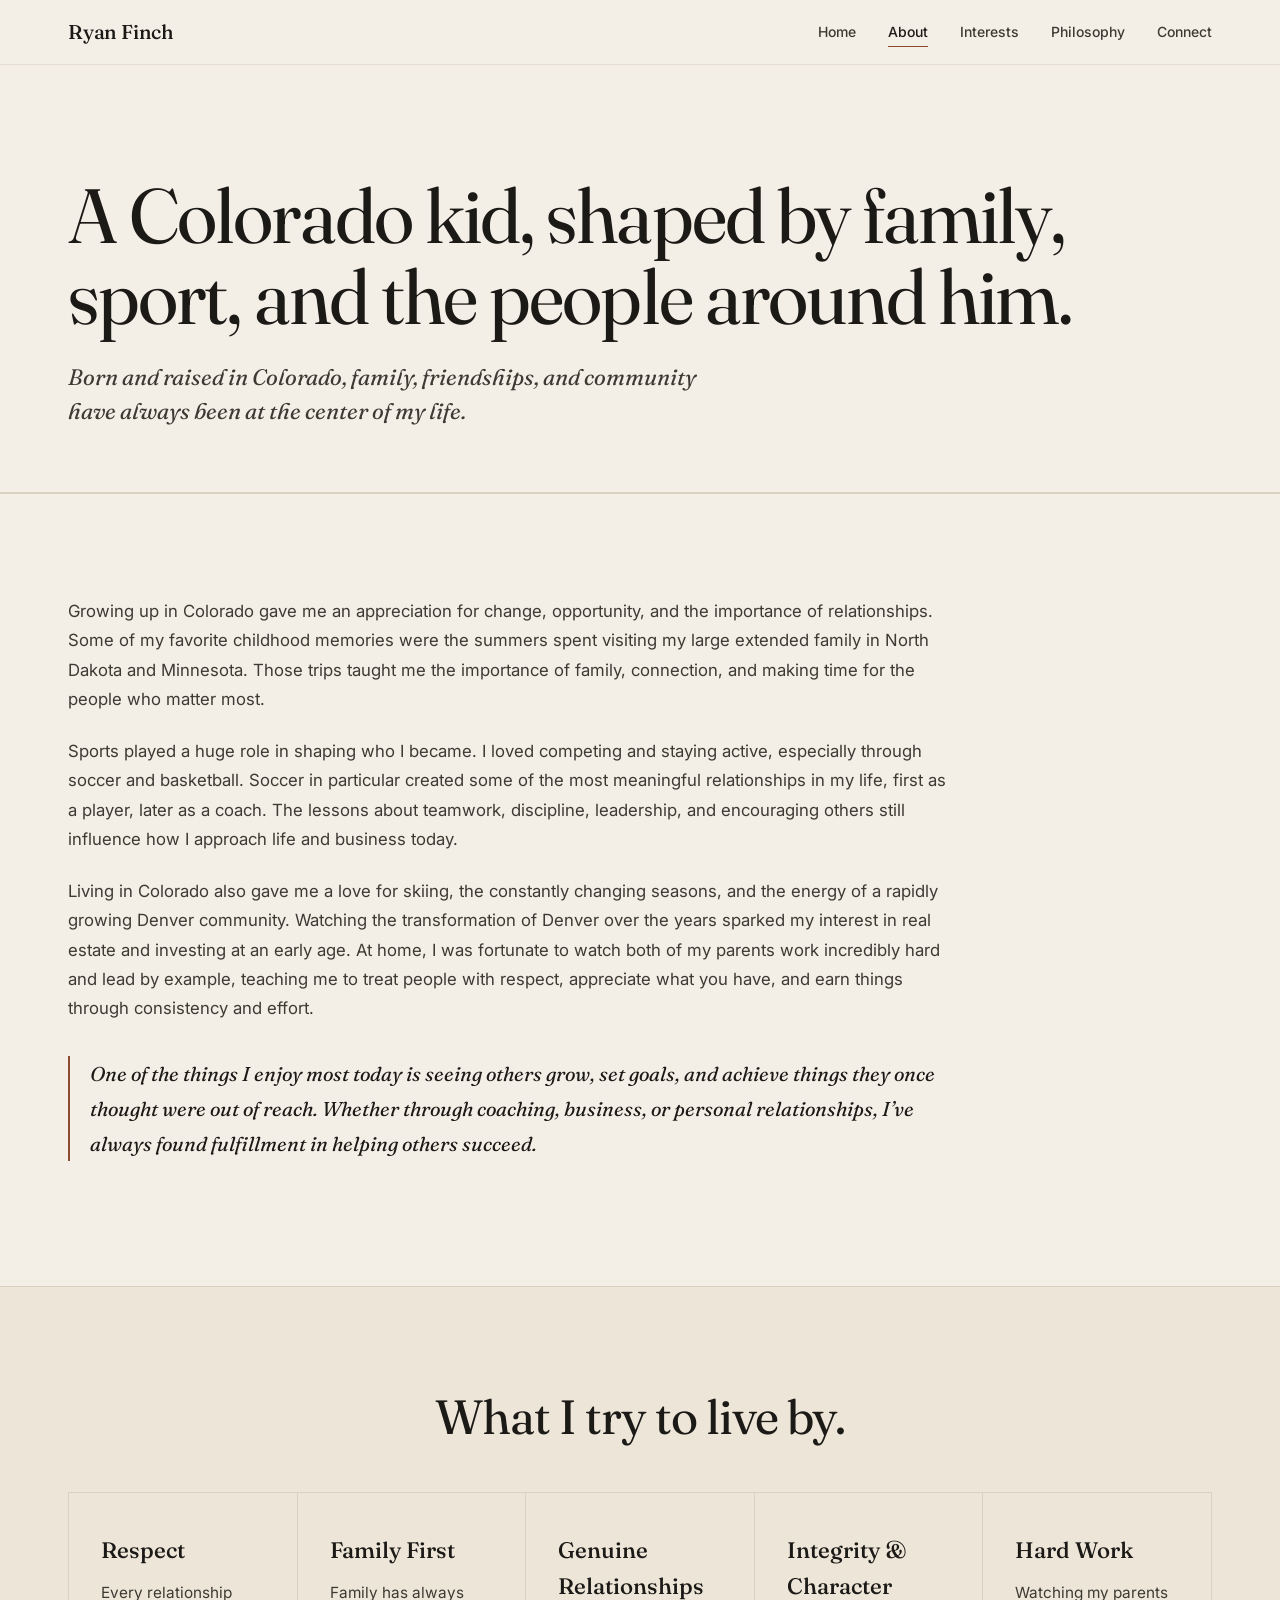
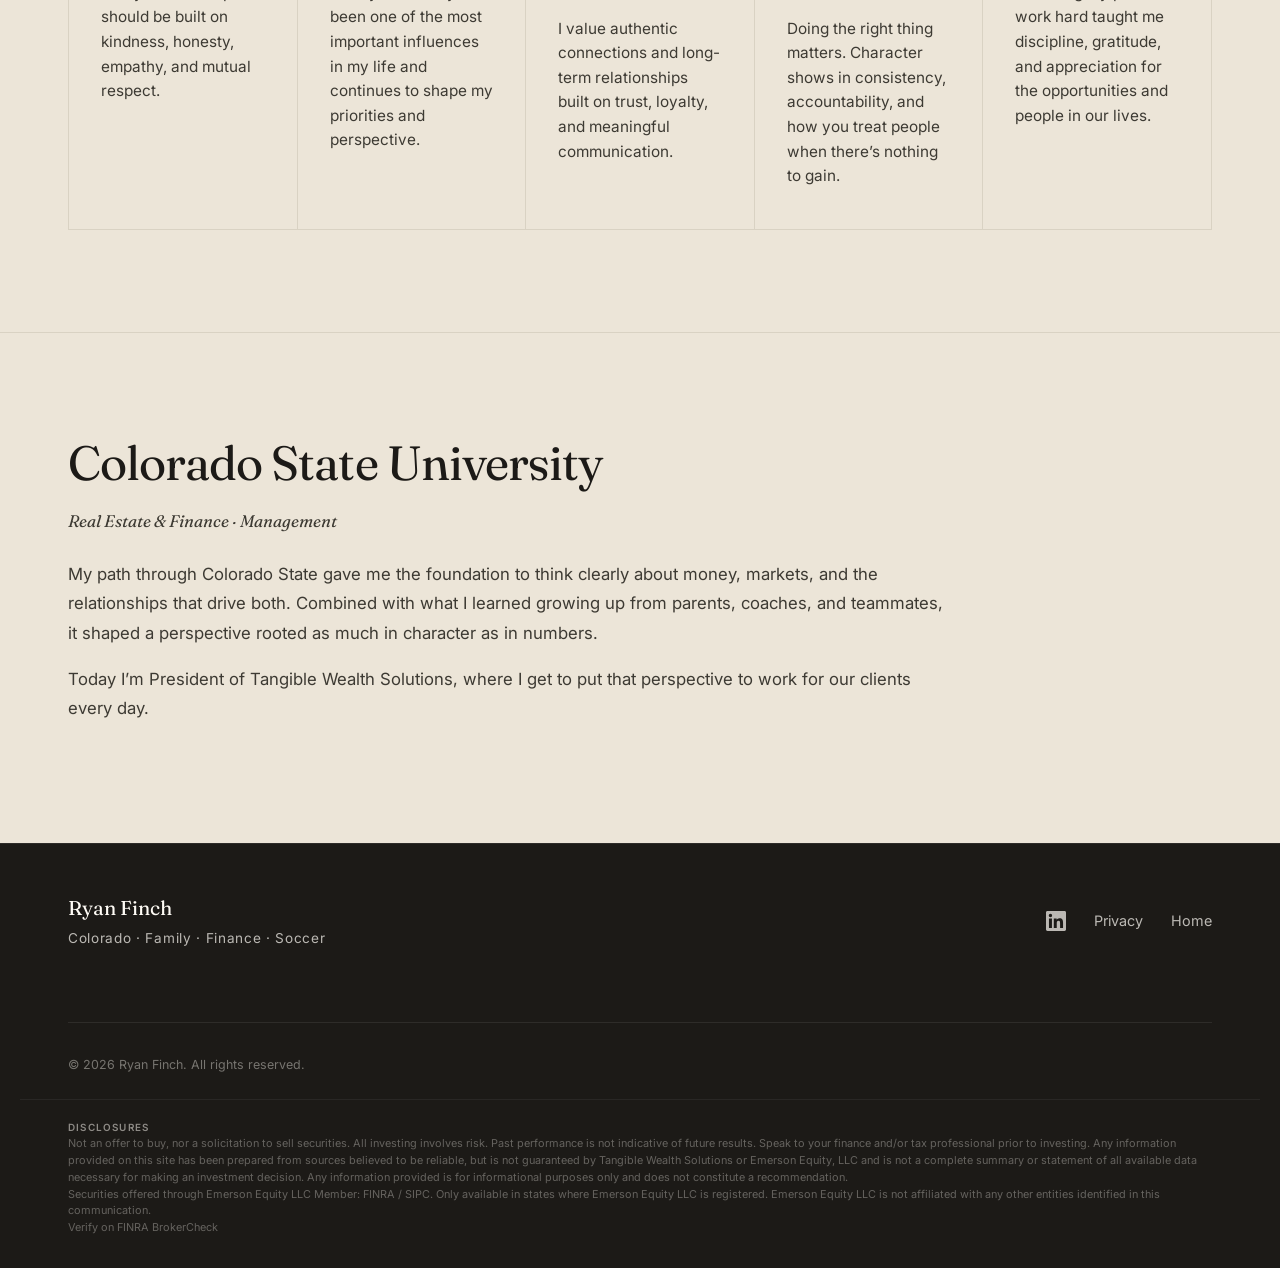
==== about.html @ 147a2b05 "minor updates before compliance review Minor edit to disclosure footer and file names for consistenc" ====
<!DOCTYPE html>
<html lang="en">
<head>
<meta charset="UTF-8" />
<meta name="viewport" content="width=device-width, initial-scale=1.0" />
<title>About Ryan Finch | President of Tangible Wealth Solutions</title>
<meta name="description" content="Ryan Finch, President of Tangible Wealth Solutions. Colorado roots, family, sport, Colorado State, and the people who shaped how he thinks." />
<link rel="preconnect" href="https://fonts.googleapis.com" />
<link rel="preconnect" href="https://fonts.gstatic.com" crossorigin />
<link href="https://fonts.googleapis.com/css2?family=Fraunces:opsz,wght@9..144,300;9..144,400;9..144,500;9..144,600&family=Inter:wght@300;400;500;600&display=swap" rel="stylesheet" />
<link rel="icon" href="assets_favicon.ico" sizes="any" />
<link rel="icon" type="image/png" sizes="32x32" href="assets_favicon-32.png" />
<link rel="icon" type="image/png" sizes="192x192" href="assets_favicon-192.png" />
<link rel="apple-touch-icon" sizes="180x180" href="assets_apple-touch-icon.png" />
<link rel="stylesheet" href="styles.css" />
</head>
<body>

<header class="nav">
  <div class="nav__inner">
    <a href="index.html" class="nav__brand">Ryan Finch</a>
    <button class="nav__toggle" aria-label="Open menu" aria-controls="nav-menu" aria-expanded="false">
      <span class="nav__toggle-line"></span>
      <span class="nav__toggle-line"></span>
      <span class="nav__toggle-line"></span>
    </button>
    <nav class="nav__links" id="nav-menu">
      <a href="index.html">Home</a>
      <a href="about.html" aria-current="page">About</a>
      <a href="interests.html">Interests</a>
      <a href="philosophy.html">Philosophy</a>
      <a href="connect.html">Connect</a>
    </nav>
  </div>
</header>

<main>

  <section class="page-header">
    <div class="container">
      <h1 class="page-header__title">A Colorado kid, shaped by family, sport, and the people around him.</h1>
      <p class="page-header__lede">Born and raised in Colorado, family, friendships, and community have always been at the center of my life.</p>
    </div>
  </section>

  <section class="about">
    <div class="container about__grid">
      <div class="about__content">
        <p>
          Growing up in Colorado gave me an appreciation for change, opportunity, and the importance of relationships.
          Some of my favorite childhood memories were the summers spent visiting my large extended family in North
          Dakota and Minnesota. Those trips taught me the importance of family, connection, and making time for
          the people who matter most.
        </p>
        <p>
          Sports played a huge role in shaping who I became. I loved competing and staying active, especially through
          soccer and basketball. Soccer in particular created some of the most meaningful relationships in my life,
          first as a player, later as a coach. The lessons about teamwork, discipline, leadership, and
          encouraging others still influence how I approach life and business today.
        </p>
        <p>
          Living in Colorado also gave me a love for skiing, the constantly changing seasons, and the energy of a
          rapidly growing Denver community. Watching the transformation of Denver over the years sparked my interest
          in real estate and investing at an early age. At home, I was fortunate to watch both of my parents work
          incredibly hard and lead by example, teaching me to treat people with respect, appreciate what you
          have, and earn things through consistency and effort.
        </p>
        <p class="about__close">
          One of the things I enjoy most today is seeing others grow, set goals, and achieve things they once thought
          were out of reach. Whether through coaching, business, or personal relationships, I&rsquo;ve always found
          fulfillment in helping others succeed.
        </p>
      </div>
    </div>
  </section>

  <section class="values">
    <div class="container">
      <h2 class="section-title section-title--center">What I try to live by.</h2>
      <div class="values__grid">
        <article class="value">
          <h3>Respect</h3>
          <p>Every relationship should be built on kindness, honesty, empathy, and mutual respect.</p>
        </article>
        <article class="value">
          <h3>Family First</h3>
          <p>Family has always been one of the most important influences in my life and continues to shape my priorities and perspective.</p>
        </article>
        <article class="value">
          <h3>Genuine Relationships</h3>
          <p>I value authentic connections and long-term relationships built on trust, loyalty, and meaningful communication.</p>
        </article>
        <article class="value">
          <h3>Integrity &amp; Character</h3>
          <p>Doing the right thing matters. Character shows in consistency, accountability, and how you treat people when there&rsquo;s nothing to gain.</p>
        </article>
        <article class="value">
          <h3>Hard Work</h3>
          <p>Watching my parents work hard taught me discipline, gratitude, and appreciation for the opportunities and people in our lives.</p>
        </article>
      </div>
    </div>
  </section>

  <section class="education">
    <div class="container education__grid">
      <div class="education__content">
        <h2 class="section-title">Colorado State University</h2>
        <p class="education__major">Real Estate &amp; Finance &middot; Management</p>
        <p>
          My path through Colorado State gave me the foundation to think clearly about money, markets, and the
          relationships that drive both. Combined with what I learned growing up from parents, coaches, and
          teammates, it shaped a perspective rooted as much in character as in numbers.
        </p>
        <p>
          Today I&rsquo;m President of Tangible Wealth Solutions, where I get to put that perspective to work for
          our clients every day.
        </p>
      </div>
    </div>
  </section>


  <footer class="footer">
    <div class="container footer__inner">
      <div>
        <p class="footer__name">Ryan Finch</p>
        <p class="footer__tag">Colorado &middot; Family &middot; Finance &middot; Soccer</p>
      </div>
      <div class="footer__links">
        <a class="footer__icon" href="https://www.linkedin.com/in/ryandfinch/" target="_blank" rel="noopener" aria-label="LinkedIn"><svg viewBox="0 0 24 24" aria-hidden="true"><path d="M20.45 20.45h-3.55v-5.57c0-1.33-.03-3.04-1.85-3.04-1.85 0-2.14 1.45-2.14 2.94v5.67H9.36V9h3.41v1.56h.05c.48-.9 1.64-1.85 3.37-1.85 3.6 0 4.27 2.37 4.27 5.46v6.28zM5.34 7.43a2.06 2.06 0 1 1 0-4.12 2.06 2.06 0 0 1 0 4.12zM7.12 20.45H3.56V9h3.56v11.45zM22.23 0H1.77C.79 0 0 .77 0 1.72v20.56C0 23.23.79 24 1.77 24h20.46c.98 0 1.77-.77 1.77-1.72V1.72C24 .77 23.21 0 22.23 0z"/></svg></a>
        <a href="privacy.html">Privacy</a>
        <a href="index.html">Home</a>
      </div>
      <p class="footer__copy">&copy; <span id="year"></span> Ryan Finch. All rights reserved.</p>
    </div>
    <div class="container footer__disclosures">
      <p class="footer__disclosures-title">Disclosures</p>
      <p>Not an offer to buy, nor a solicitation to sell securities. All investing involves risk. Past performance is not indicative of future results. Speak to your finance and/or tax professional prior to investing. Any information provided on this site has been prepared from sources believed to be reliable, but is not guaranteed by Tangible Wealth Solutions or Emerson Equity, LLC and is not a complete summary or statement of all available data necessary for making an investment decision. Any information provided is for informational purposes only and does not constitute a recommendation.</p>
      <p>Securities offered through Emerson Equity LLC Member: <a href="https://www.finra.org/" target="_blank" rel="noopener">FINRA</a> / <a href="https://www.sipc.org/" target="_blank" rel="noopener">SIPC</a>. Only available in states where Emerson Equity LLC is registered. Emerson Equity LLC is not affiliated with any other entities identified in this communication.</p>
      <p><a href="https://brokercheck.finra.org" target="_blank" rel="noopener">Verify on FINRA BrokerCheck</a></p>
    </div>
  </footer>

</main>

<script src="script.js"></script>
</body>
</html>
---- styles.css ----
/* =========================
   Ryan Finch | Personal Site
   Inspired by warm, editorial,
   minimal portfolio aesthetics.
   ========================= */

:root {
  --bg:        #F4EFE6;   /* warm cream */
  --bg-deep:   #ECE5D8;   /* slightly deeper cream */
  --ink:       #1C1A17;   /* near-black, warm */
  --ink-soft:  #3D3A33;
  --muted:     #6B655B;
  --line:      #D9D2C3;
  --accent:    #8C4A2E;   /* terracotta / Colorado red rock */
  --accent-2:  #2E4A3B;   /* deep pine green */
  --white:     #FFFCF6;

  --serif: "Fraunces", "Cormorant Garamond", Georgia, "Times New Roman", serif;
  --sans:  "Inter", -apple-system, BlinkMacSystemFont, "Segoe UI", Roboto, sans-serif;

  --maxw: 1240px;
  --gut:  clamp(1.25rem, 4vw, 3rem);
}

* { box-sizing: border-box; }

html { scroll-behavior: smooth; }

body {
  margin: 0;
  background: var(--bg);
  color: var(--ink);
  font-family: var(--sans);
  font-weight: 400;
  font-size: 17px;
  line-height: 1.6;
  -webkit-font-smoothing: antialiased;
  -moz-osx-font-smoothing: grayscale;
}

img { max-width: 100%; display: block; }

a { color: inherit; text-decoration: none; }

.container {
  max-width: var(--maxw);
  margin: 0 auto;
  padding: 0 var(--gut);
}

/* =========================
   Navigation
   ========================= */
.nav {
  position: fixed;
  top: 0; left: 0; right: 0;
  z-index: 50;
  background: rgba(244, 239, 230, 0.85);
  backdrop-filter: blur(12px);
  -webkit-backdrop-filter: blur(12px);
  border-bottom: 1px solid rgba(217, 210, 195, 0.6);
}
.nav__inner {
  max-width: var(--maxw);
  margin: 0 auto;
  padding: 1rem var(--gut);
  display: flex;
  align-items: center;
  justify-content: space-between;
}
.nav__brand {
  font-family: var(--serif);
  font-size: 1.25rem;
  font-weight: 500;
  letter-spacing: -0.01em;
}
.nav__links {
  display: flex;
  gap: 2rem;
}
.nav__links a {
  font-size: 0.875rem;
  font-weight: 500;
  color: var(--ink-soft);
  position: relative;
  transition: color 0.2s ease;
}
.nav__links a::after {
  content: "";
  position: absolute;
  left: 0; right: 0; bottom: -4px;
  height: 1px;
  background: var(--accent);
  transform: scaleX(0);
  transform-origin: left;
  transition: transform 0.3s ease;
}
.nav__links a:hover { color: var(--ink); }
.nav__links a:hover::after { transform: scaleX(1); }
.nav__links a[aria-current="page"] { color: var(--ink); }
.nav__links a[aria-current="page"]::after { transform: scaleX(1); }

.nav__toggle {
  display: none;
  background: transparent;
  border: 0;
  padding: 0.4rem 0.55rem;
  cursor: pointer;
  width: 2.6rem;
  height: 2.6rem;
  border-radius: 999px;
  transition: background 0.2s ease;
}
.nav__toggle:hover { background: rgba(28, 26, 23, 0.05); }
.nav__toggle-line {
  display: block;
  width: 22px;
  height: 1.5px;
  background: var(--ink);
  margin: 5px auto;
  transition: transform 0.3s ease, opacity 0.2s ease;
  transform-origin: center;
}

@media (max-width: 720px) {
  .nav__brand { font-size: 1.05rem; }
  .nav__toggle { display: block; }

  .nav__links {
    position: absolute;
    top: 100%;
    left: 0;
    right: 0;
    flex-direction: column;
    gap: 0;
    padding: 0.5rem var(--gut) 1rem;
    background: rgba(244, 239, 230, 0.98);
    backdrop-filter: blur(12px);
    -webkit-backdrop-filter: blur(12px);
    border-bottom: 1px solid rgba(217, 210, 195, 0.6);
    transform: translateY(-8px);
    opacity: 0;
    pointer-events: none;
    transition: transform 0.25s ease, opacity 0.25s ease;
  }
  .nav.is-open .nav__links {
    transform: translateY(0);
    opacity: 1;
    pointer-events: auto;
  }
  .nav__links a {
    font-size: 1rem;
    padding: 0.85rem 0.25rem;
    border-bottom: 1px solid rgba(217, 210, 195, 0.55);
  }
  .nav__links a:last-child { border-bottom: 0; }
  .nav__links a::after { display: none; }

  .nav.is-open .nav__toggle-line:nth-child(1) {
    transform: translateY(6.5px) rotate(45deg);
  }
  .nav.is-open .nav__toggle-line:nth-child(2) {
    opacity: 0;
  }
  .nav.is-open .nav__toggle-line:nth-child(3) {
    transform: translateY(-6.5px) rotate(-45deg);
  }
}

/* =========================
   Hero
   ========================= */
.hero {
  position: relative;
  min-height: 100vh;
  width: 100%;
  overflow: hidden;
  display: flex;
  align-items: flex-end;
}
.hero__media {
  position: absolute; inset: 0;
  z-index: 0;
}
.hero__media img {
  width: 100%;
  height: 100%;
  object-fit: cover;
  object-position: center top;
  filter: saturate(0.95) contrast(1.02);
}
.hero__media::after {
  content: "";
  position: absolute; inset: 0;
  background: linear-gradient(
    180deg,
    rgba(28, 26, 23, 0.05) 0%,
    rgba(28, 26, 23, 0.15) 40%,
    rgba(28, 26, 23, 0.75) 100%
  );
}
.hero__overlay {
  position: relative;
  z-index: 1;
  width: 100%;
  max-width: var(--maxw);
  margin: 0 auto;
  padding: 0 var(--gut) clamp(3rem, 8vh, 6rem);
  color: var(--white);
}
.hero__eyebrow {
  font-family: var(--sans);
  font-size: 0.8rem;
  text-transform: uppercase;
  letter-spacing: 0.18em;
  margin: 0 0 1.5rem;
  opacity: 0.85;
  font-weight: 500;
}
.hero__headline {
  font-family: var(--serif);
  font-weight: 400;
  font-size: clamp(1.85rem, 4.4vw, 3.85rem);
  line-height: 1.12;
  letter-spacing: -0.02em;
  margin: 0 0 1rem;
  max-width: 26ch;
}
.hero__sub {
  font-family: var(--sans);
  font-size: clamp(0.95rem, 1.1vw, 1.05rem);
  letter-spacing: 0.01em;
  margin: 0 0 2.5rem;
  opacity: 0.88;
  font-weight: 400;
}
.hero__cta {
  display: inline-flex;
  align-items: center;
  gap: 0.75rem;
  font-size: 0.95rem;
  font-weight: 500;
  padding: 0.9rem 1.5rem;
  border: 1px solid rgba(255, 252, 246, 0.5);
  border-radius: 999px;
  background: rgba(255, 252, 246, 0.06);
  backdrop-filter: blur(4px);
  transition: background 0.25s ease, border-color 0.25s ease, transform 0.25s ease;
}
.hero__cta:hover {
  background: rgba(255, 252, 246, 0.15);
  border-color: rgba(255, 252, 246, 0.9);
  transform: translateY(-1px);
}
.hero__cta .arrow {
  transition: transform 0.25s ease;
}
.hero__cta:hover .arrow { transform: translateY(3px); }

/* Desktop: backdrop color matches the photo's studio background so the
   scaled-down image (set via script.js parallax) blends at the edges.
   Image scale lives in script.js; CSS transforms here would be overridden. */
@media (min-width: 900px) {
  .hero__media { background: #3a322c; }
}

/* =========================
   Section primitives
   ========================= */
.section-title {
  font-family: var(--serif);
  font-weight: 400;
  font-size: clamp(1.85rem, 4vw, 3rem);
  line-height: 1.15;
  letter-spacing: -0.02em;
  margin: 0 0 2rem;
  color: var(--ink);
}
.section-title--large {
  font-size: clamp(2.25rem, 5vw, 4rem);
  max-width: 22ch;
  margin-bottom: 3rem;
}
.section-title--center {
  text-align: center;
  margin-left: auto;
  margin-right: auto;
  max-width: 16ch;
}
.section-num {
  font-family: var(--sans);
  font-size: 0.78rem;
  font-weight: 500;
  letter-spacing: 0.15em;
  color: var(--accent);
}
.section-name {
  font-family: var(--sans);
  font-size: 0.78rem;
  font-weight: 500;
  letter-spacing: 0.15em;
  text-transform: uppercase;
  color: var(--muted);
  margin-left: 0.75rem;
}

/* =========================
   Welcome
   ========================= */
.welcome {
  padding: clamp(5rem, 10vw, 8rem) 0 clamp(3rem, 6vw, 5rem);
  background: var(--bg);
}
.welcome__lede {
  font-family: var(--serif);
  font-style: italic;
  font-size: clamp(1.5rem, 3vw, 2rem);
  color: var(--accent);
  margin: 0 0 1.5rem;
  max-width: 880px;
}
.welcome__body {
  font-size: clamp(1.1rem, 1.6vw, 1.3rem);
  line-height: 1.65;
  color: var(--ink-soft);
  margin: 0;
  max-width: 880px;
}

/* =========================
   About
   ========================= */
.about {
  padding: clamp(4rem, 8vw, 7rem) 0;
  border-top: 1px solid var(--line);
}
.about__grid {
  display: block;
}
.about__content { max-width: 880px; }
.about__content p {
  font-size: 1.05rem;
  line-height: 1.75;
  color: var(--ink-soft);
  margin: 0 0 1.4rem;
}
.about__close {
  font-family: var(--serif);
  font-style: italic;
  font-size: 1.25rem !important;
  color: var(--ink) !important;
  border-left: 2px solid var(--accent);
  padding-left: 1.25rem;
  margin-top: 2rem !important;
}

/* =========================
   Values
   ========================= */
.values {
  padding: clamp(4rem, 8vw, 7rem) 0;
  background: var(--bg-deep);
  border-top: 1px solid var(--line);
}
.values__head {
  text-align: center;
  margin-bottom: 0.5rem;
}
.values__head .section-name { margin-left: 0.75rem; }
.values__grid {
  margin-top: 3rem;
  display: grid;
  grid-template-columns: repeat(auto-fit, minmax(220px, 1fr));
  gap: 1px;
  background: var(--line);
  border: 1px solid var(--line);
}
.value {
  background: var(--bg-deep);
  padding: 2.5rem 2rem;
  transition: background 0.3s ease;
}
.value:hover { background: var(--bg); }
.value h3 {
  font-family: var(--serif);
  font-size: 1.4rem;
  font-weight: 500;
  margin: 0 0 0.75rem;
  color: var(--ink);
}
.value p {
  font-size: 0.96rem;
  color: var(--ink-soft);
  margin: 0;
  line-height: 1.6;
}

/* =========================
   Interests
   ========================= */
.interests {
  padding: clamp(4rem, 8vw, 7rem) 0;
  border-top: 1px solid var(--line);
}
.interests__head { margin-bottom: 3rem; }
.interests__head .section-name { margin-left: 0.75rem; }
.interests__head .section-title { margin-top: 1rem; }

.interest {
  background: var(--bg-deep);
  padding: clamp(2rem, 4vw, 3.5rem);
  border-radius: 4px;
  position: relative;
  transition: transform 0.4s ease, box-shadow 0.4s ease;
}
.interest:hover {
  transform: translateY(-2px);
  box-shadow: 0 20px 40px -25px rgba(28, 26, 23, 0.25);
}
.interest__tag {
  display: inline-block;
  font-size: 0.72rem;
  font-weight: 600;
  letter-spacing: 0.18em;
  text-transform: uppercase;
  color: var(--accent);
  margin-bottom: 1rem;
}
.interest h3 {
  font-family: var(--serif);
  font-size: clamp(1.4rem, 2.2vw, 1.85rem);
  font-weight: 400;
  line-height: 1.2;
  margin: 0 0 1.25rem;
  letter-spacing: -0.015em;
  color: var(--ink);
}
.interest p {
  font-size: 1rem;
  line-height: 1.7;
  color: var(--ink-soft);
  margin: 0 0 1rem;
}

/* Featured (soccer) */
.interest--featured {
  display: grid;
  grid-template-columns: 1fr 2fr;
  gap: clamp(2rem, 4vw, 4rem);
  margin-bottom: 1.5rem;
}
.interest--featured .interest__meta {
  display: flex;
  flex-direction: column;
  justify-content: space-between;
}
.interest--featured .interest__lede {
  font-family: var(--serif);
  font-size: clamp(1.5rem, 2.4vw, 2.1rem);
  line-height: 1.2;
  color: var(--ink);
  margin-top: 1rem;
  letter-spacing: -0.015em;
}
.interest--featured blockquote {
  margin: 1.75rem 0;
  padding: 1.25rem 0 1.25rem 1.5rem;
  border-left: 3px solid var(--accent);
  font-family: var(--serif);
  font-style: italic;
  font-size: 1.25rem;
  line-height: 1.45;
  color: var(--ink);
}
@media (max-width: 800px) {
  .interest--featured { grid-template-columns: 1fr; }
}

/* Card row */
.interest-row {
  display: grid;
  grid-template-columns: 1fr 1fr;
  gap: 1.5rem;
}
.interest--wide { grid-column: 1 / -1; }
@media (max-width: 800px) {
  .interest-row { grid-template-columns: 1fr; }
}

/* Two-column body text inside an interest (collapses on mobile) */
.interest__two-col {
  display: grid;
  grid-template-columns: 1fr 1fr;
  gap: 2rem;
  margin-top: 2rem;
}
@media (max-width: 800px) {
  .interest__two-col { grid-template-columns: 1fr; gap: 0; }
}

.booklist {
  list-style: none;
  margin: 0.5rem 0 0;
  padding: 0;
}
.booklist li {
  padding: 1rem 0;
  border-bottom: 1px solid var(--line);
  font-size: 1rem;
  line-height: 1.6;
  color: var(--ink-soft);
}
.booklist li:last-child { border-bottom: none; }
.booklist strong {
  font-family: var(--serif);
  font-weight: 500;
  color: var(--ink);
  font-size: 1.08rem;
}

/* =========================
   Education
   ========================= */
.education {
  padding: clamp(4rem, 8vw, 7rem) 0;
  background: var(--bg-deep);
  border-top: 1px solid var(--line);
}
.education__grid {
  display: block;
}
.education__content { max-width: 880px; }
.education__major {
  font-family: var(--serif);
  font-style: italic;
  font-size: 1.2rem;
  color: var(--accent);
  margin: -1rem 0 1.5rem;
}
.education__content p {
  font-size: 1.05rem;
  line-height: 1.75;
  color: var(--ink-soft);
}

/* =========================
   Philosophy
   ========================= */
.philosophy {
  padding: clamp(5rem, 10vw, 9rem) 0;
  border-top: 1px solid var(--line);
}
.philosophy__head {
  margin-bottom: 1.5rem;
}
.philosophy__head .section-name { margin-left: 0.75rem; }
.philosophy__columns {
  margin-top: 3rem;
  display: grid;
  grid-template-columns: repeat(2, 1fr);
  gap: clamp(2rem, 5vw, 4rem) clamp(2rem, 4vw, 5rem);
}
.philosophy__columns h3 {
  font-family: var(--sans);
  font-size: 0.85rem;
  font-weight: 600;
  text-transform: uppercase;
  letter-spacing: 0.12em;
  color: var(--accent);
  margin: 0 0 1rem;
}
.philosophy__columns p {
  font-size: 1.05rem;
  line-height: 1.7;
  color: var(--ink-soft);
  margin: 0 0 1rem;
}
@media (max-width: 800px) {
  .philosophy__columns { grid-template-columns: 1fr; }
}

/* =========================
   Connect
   ========================= */
.connect {
  padding: clamp(5rem, 10vw, 9rem) 0;
  background: var(--ink);
  color: var(--white);
}
.connect__head {
  margin-bottom: 1.5rem;
}
.connect__head .section-num { color: #D9A87A; }
.connect__head .section-name { color: rgba(255,252,246,0.55); margin-left: 0.75rem; }
.connect .section-title { color: var(--white); }
.connect__lede {
  font-family: var(--serif);
  font-style: italic;
  font-size: clamp(1.15rem, 2vw, 1.5rem);
  line-height: 1.5;
  color: rgba(255,252,246,0.75);
  max-width: 38ch;
  margin: 0 0 2.5rem;
}
.connect__actions {
  display: flex;
  flex-wrap: wrap;
  gap: 1rem;
}
.btn {
  display: inline-flex;
  align-items: center;
  gap: 0.85rem;
  font-size: 1rem;
  font-weight: 500;
  padding: 1.1rem 1.75rem;
  border-radius: 999px;
  transition: background 0.25s ease, color 0.25s ease, transform 0.25s ease;
}
.btn--primary {
  background: var(--white);
  color: var(--ink);
}
.btn--primary:hover {
  background: #D9A87A;
  color: var(--ink);
  transform: translateY(-1px);
}
.btn .arrow {
  transition: transform 0.25s ease;
}
.btn:hover .arrow { transform: translateX(4px); }

/* =========================
   Footer
   ========================= */
.footer {
  background: var(--ink);
  color: rgba(255,252,246,0.7);
  padding: 3rem 0 2rem;
  border-top: 1px solid rgba(255,252,246,0.08);
}
.footer__inner {
  display: grid;
  grid-template-columns: 1fr auto;
  gap: 2rem;
  align-items: center;
}
.footer__name {
  font-family: var(--serif);
  font-size: 1.25rem;
  color: var(--white);
  margin: 0 0 0.25rem;
}
.footer__tag {
  font-size: 0.85rem;
  margin: 0;
  letter-spacing: 0.05em;
}
.footer__links {
  display: flex;
  gap: 1.75rem;
  font-size: 0.9rem;
}
.footer__links a {
  color: rgba(255,252,246,0.7);
  transition: color 0.2s ease;
}
.footer__links a:hover { color: var(--white); }
.footer__icon { display: inline-flex; align-items: center; }
.footer__icon svg { width: 20px; height: 20px; fill: currentColor; display: block; }
.footer__copy {
  grid-column: 1 / -1;
  font-size: 0.78rem;
  color: rgba(255,252,246,0.4);
  margin: 2.5rem 0 0;
  padding-top: 2rem;
  border-top: 1px solid rgba(255,252,246,0.08);
}
.footer__disclosures {
  margin-top: 1.5rem;
  padding-top: 1.25rem;
  border-top: 1px solid rgba(255,252,246,0.06);
  font-size: 0.68rem;
  line-height: 1.55;
  color: rgba(255,252,246,0.32);
}
.footer__disclosures p { margin: 0; }
.footer__disclosures-title {
  font-family: var(--sans);
  font-weight: 600;
  margin: 0 0 0.4rem;
  text-transform: uppercase;
  letter-spacing: 0.12em;
  font-size: 0.62rem;
  color: rgba(255,252,246,0.5);
}
@media (max-width: 640px) {
  .footer__inner { grid-template-columns: 1fr; }
}

/* =========================
   Reveal-on-scroll
   ========================= */
.reveal {
  opacity: 0;
  transform: translateY(20px);
  transition: opacity 0.8s ease, transform 0.8s ease;
}
.reveal.is-visible {
  opacity: 1;
  transform: translateY(0);
}

/* =========================
   Hero headline word cascade
   ========================= */
.hero__word {
  display: inline-block;
  opacity: 0;
  transform: translateY(0.45em);
  animation: hero-word-reveal 1s cubic-bezier(0.2, 0.8, 0.2, 1) forwards;
  will-change: transform, opacity;
}
@keyframes hero-word-reveal {
  to { opacity: 1; transform: translateY(0); }
}

/* =========================
   Click flash on cards & image links
   ========================= */
.is-clicked {
  animation: click-flash 0.55s cubic-bezier(0.2, 0.8, 0.2, 1);
}
@keyframes click-flash {
  0%, 100% { filter: none; }
  45% { filter: brightness(1.12) saturate(1.06); }
}
.gallery__item.is-clicked img,
.chapter.is-clicked .chapter__title { transition: transform 0.4s cubic-bezier(0.2, 0.8, 0.2, 1); }

/* Hero parallax layer needs a hint */
.hero__media img { will-change: transform; }

@media (prefers-reduced-motion: reduce) {
  * { transition: none !important; animation: none !important; }
  .reveal { opacity: 1; transform: none; }
  .hero__word { opacity: 1; transform: none; }
  html { scroll-behavior: auto; }
}

/* =========================
   Inner-page header
   (smaller than the home hero)
   ========================= */
.page-header {
  padding: clamp(7rem, 14vw, 11rem) 0 clamp(2.5rem, 5vw, 4rem);
  border-bottom: 1px solid var(--line);
}
.page-header__eyebrow {
  font-family: var(--sans);
  font-size: 0.78rem;
  letter-spacing: 0.18em;
  text-transform: uppercase;
  color: var(--accent);
  margin: 0 0 1.25rem;
  font-weight: 500;
}
.page-header__title {
  font-family: var(--serif);
  font-weight: 400;
  font-size: clamp(2.5rem, 6vw, 5rem);
  line-height: 1.05;
  letter-spacing: -0.025em;
  margin: 0 0 1.5rem;
  max-width: 22ch;
  color: var(--ink);
}
.page-header__lede {
  font-family: var(--serif);
  font-style: italic;
  font-size: clamp(1.1rem, 1.8vw, 1.4rem);
  line-height: 1.5;
  color: var(--ink-soft);
  max-width: 48ch;
  margin: 0;
}

/* =========================
   Chapter cards (homepage)
   ========================= */
.chapters {
  padding: clamp(4rem, 8vw, 7rem) 0;
  border-top: 1px solid var(--line);
}
.chapters__head {
  margin-bottom: 3rem;
  display: flex;
  flex-direction: column;
  gap: 1rem;
}
.chapters__head .section-name { margin-left: 0.75rem; }
.chapters__title {
  font-family: var(--serif);
  font-weight: 400;
  font-size: clamp(1.85rem, 3.5vw, 2.75rem);
  line-height: 1.15;
  letter-spacing: -0.02em;
  margin: 0;
  max-width: 24ch;
  color: var(--ink);
}
.chapter-list {
  border-top: 1px solid var(--line);
}
.chapter {
  display: grid;
  grid-template-columns: 100px 1fr auto;
  gap: clamp(1rem, 3vw, 3rem);
  align-items: center;
  padding: clamp(1.75rem, 3vw, 2.5rem) 0;
  border-bottom: 1px solid var(--line);
  transition: padding 0.3s ease;
}
.chapter:hover {
  padding-left: 0.5rem;
}
.chapter__num {
  font-family: var(--serif);
  font-style: italic;
  font-size: 1.25rem;
  color: var(--accent);
}
.chapter__body { display: flex; flex-direction: column; gap: 0.35rem; }
.chapter__title {
  font-family: var(--serif);
  font-weight: 400;
  font-size: clamp(1.5rem, 2.6vw, 2.25rem);
  line-height: 1.15;
  letter-spacing: -0.02em;
  margin: 0;
  color: var(--ink);
  transition: color 0.25s ease;
}
.chapter:hover .chapter__title { color: var(--accent); }
.chapter__tease {
  font-size: 0.98rem;
  color: var(--muted);
  margin: 0;
  max-width: 56ch;
}
.chapter__arrow {
  font-family: var(--serif);
  font-size: 1.6rem;
  color: var(--ink-soft);
  transition: transform 0.25s ease, color 0.25s ease;
}
.chapter:hover .chapter__arrow {
  transform: translateX(8px);
  color: var(--accent);
}
@media (max-width: 720px) {
  .chapter { grid-template-columns: 50px 1fr auto; gap: 1rem; }
  .chapter__num { font-size: 1rem; }
}

/* =========================
   Gallery (multi-image grid)
   ========================= */
.gallery {
  margin: 2rem 0 0;
  display: grid;
  grid-template-columns: 1.4fr 1fr 1fr;
  grid-template-rows: 1fr 1fr;
  gap: 0.75rem;
  min-height: 520px;
}
.gallery__item {
  position: relative;
  overflow: hidden;
  border-radius: 4px;
  background: var(--bg-deep);
}
.gallery__item img {
  width: 100%;
  height: 100%;
  object-fit: cover;
  transition: transform 0.6s ease;
}
.gallery__item:hover img { transform: scale(1.04); }
.gallery__item--tall {
  grid-row: 1 / span 2;
}
.gallery__caption {
  position: absolute;
  left: 1rem; bottom: 1rem;
  color: var(--white);
  font-family: var(--serif);
  font-style: italic;
  font-size: 0.95rem;
  text-shadow: 0 2px 8px rgba(0,0,0,0.5);
}
@media (max-width: 720px) {
  .gallery {
    grid-template-columns: 1fr 1fr;
    grid-template-rows: auto;
    min-height: 0;
  }
  .gallery__item--tall { grid-row: auto; grid-column: 1 / -1; aspect-ratio: 16/10; }
  .gallery__item:not(.gallery__item--tall) { aspect-ratio: 4/3; }
}

/* =========================
   Featured photo (single)
   ========================= */
.feature-photo {
  margin: 2rem 0 2.5rem;
  border-radius: 4px;
  overflow: hidden;
  background: var(--bg-deep);
}
.feature-photo img {
  width: 100%;
  height: auto;
  display: block;
  transition: transform 0.6s ease;
}
.feature-photo:hover img { transform: scale(1.02); }
.feature-photo__caption {
  font-family: var(--serif);
  font-style: italic;
  font-size: 0.95rem;
  color: var(--muted);
  margin: 0.85rem 0 0;
  text-align: center;
}

/* For the soccer feature: photo on one side, text on other */
.interest--photo-split {
  display: grid;
  grid-template-columns: 1fr 1fr;
  gap: 0;
  align-items: stretch;
  overflow: hidden;
  padding: 0 !important;
}
.interest--photo-split .interest__photo {
  background: var(--bg);
  min-height: 100%;
}
.interest--photo-split .interest__photo img {
  width: 100%;
  height: 100%;
  object-fit: cover;
  object-position: center;
}
.interest--photo-split .interest__text {
  padding: clamp(2rem, 4vw, 3.5rem);
}
@media (max-width: 800px) {
  .interest--photo-split { grid-template-columns: 1fr; }
  .interest--photo-split .interest__photo { aspect-ratio: 4/5; }
}

/* =========================
   Next-up (page-to-page nav)
   ========================= */
.next-up {
  padding: clamp(4rem, 8vw, 6rem) 0;
  border-top: 1px solid var(--line);
  background: var(--bg-deep);
}
.next-up a {
  display: flex;
  flex-direction: column;
  gap: 0.5rem;
  transition: transform 0.3s ease;
}
.next-up a:hover { transform: translateX(8px); }
.next-up__label {
  font-family: var(--sans);
  font-size: 0.78rem;
  text-transform: uppercase;
  letter-spacing: 0.18em;
  color: var(--accent);
}
.next-up__title {
  font-family: var(--serif);
  font-weight: 400;
  font-size: clamp(2rem, 4.5vw, 3.5rem);
  line-height: 1.1;
  letter-spacing: -0.02em;
  color: var(--ink);
  margin: 0;
}
.next-up__title .arrow {
  display: inline-block;
  margin-left: 0.5rem;
  transition: transform 0.3s ease;
}
.next-up a:hover .next-up__title .arrow { transform: translateX(6px); }
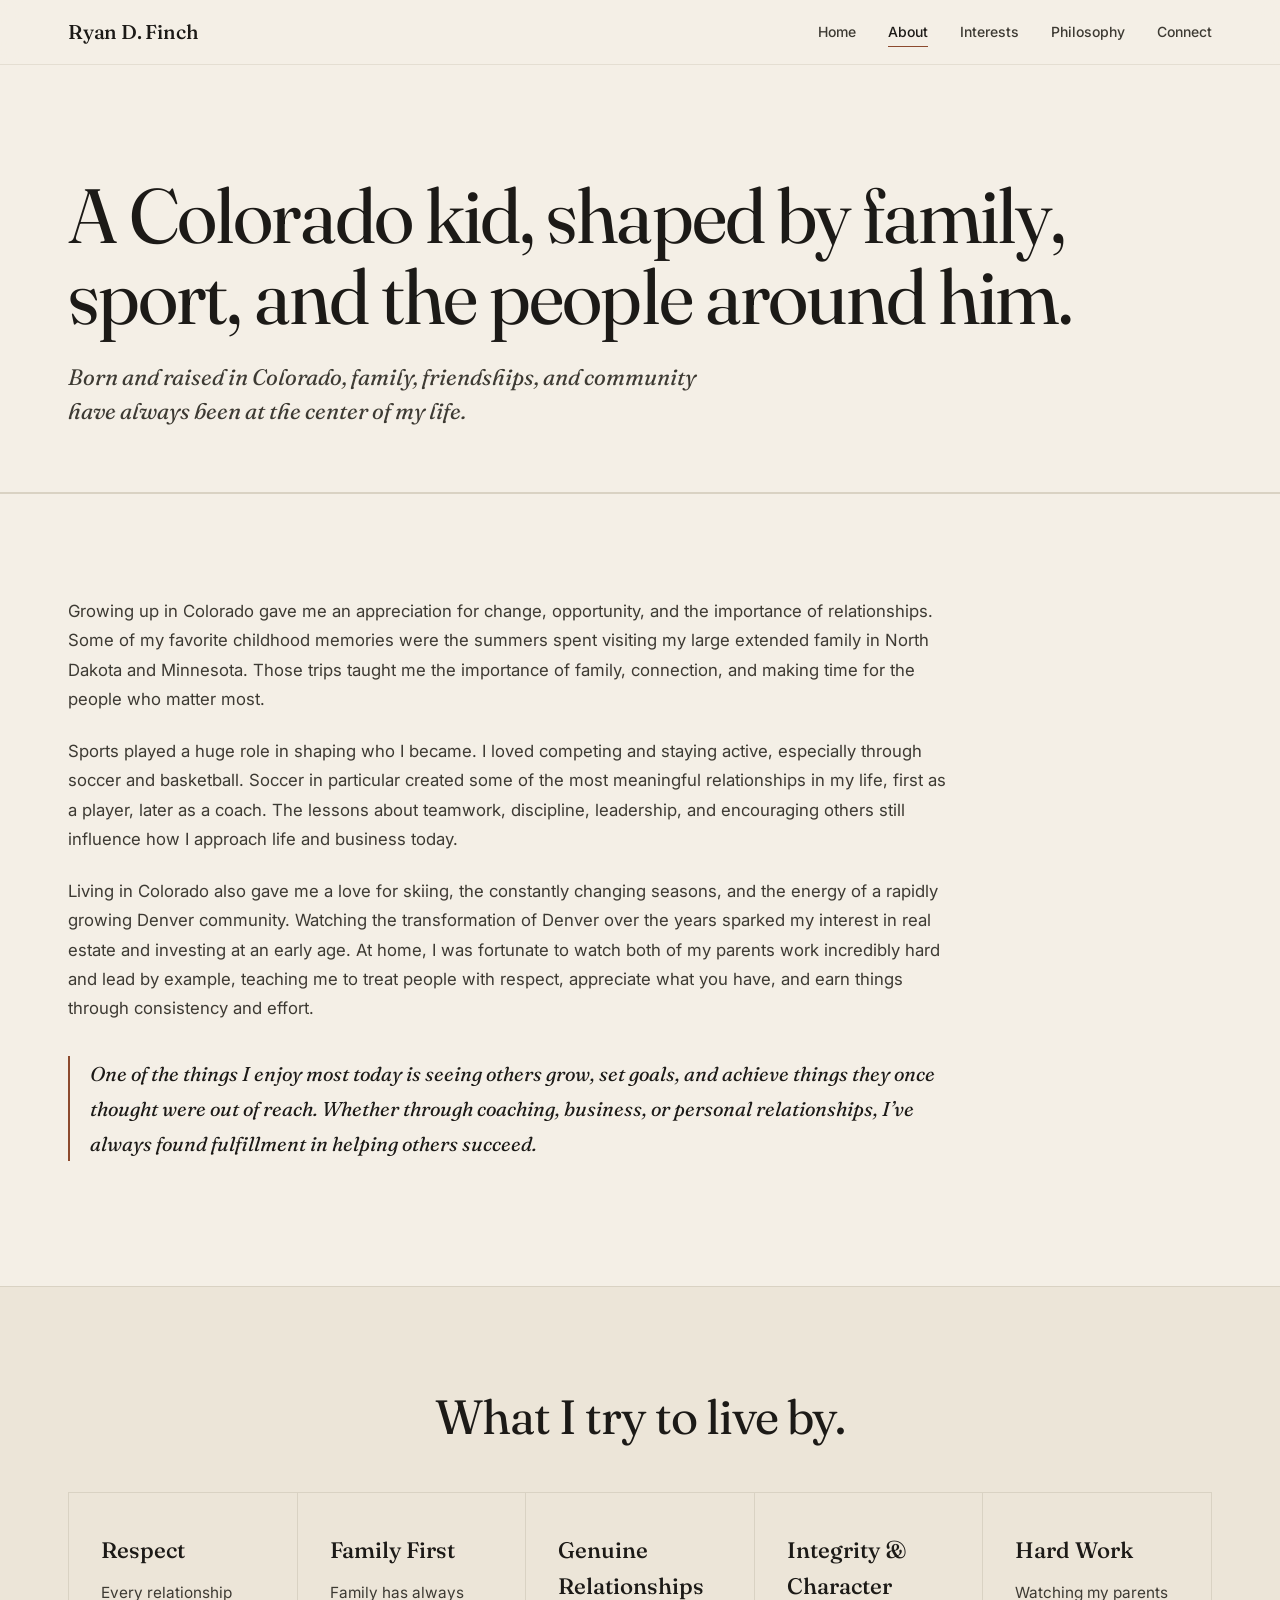
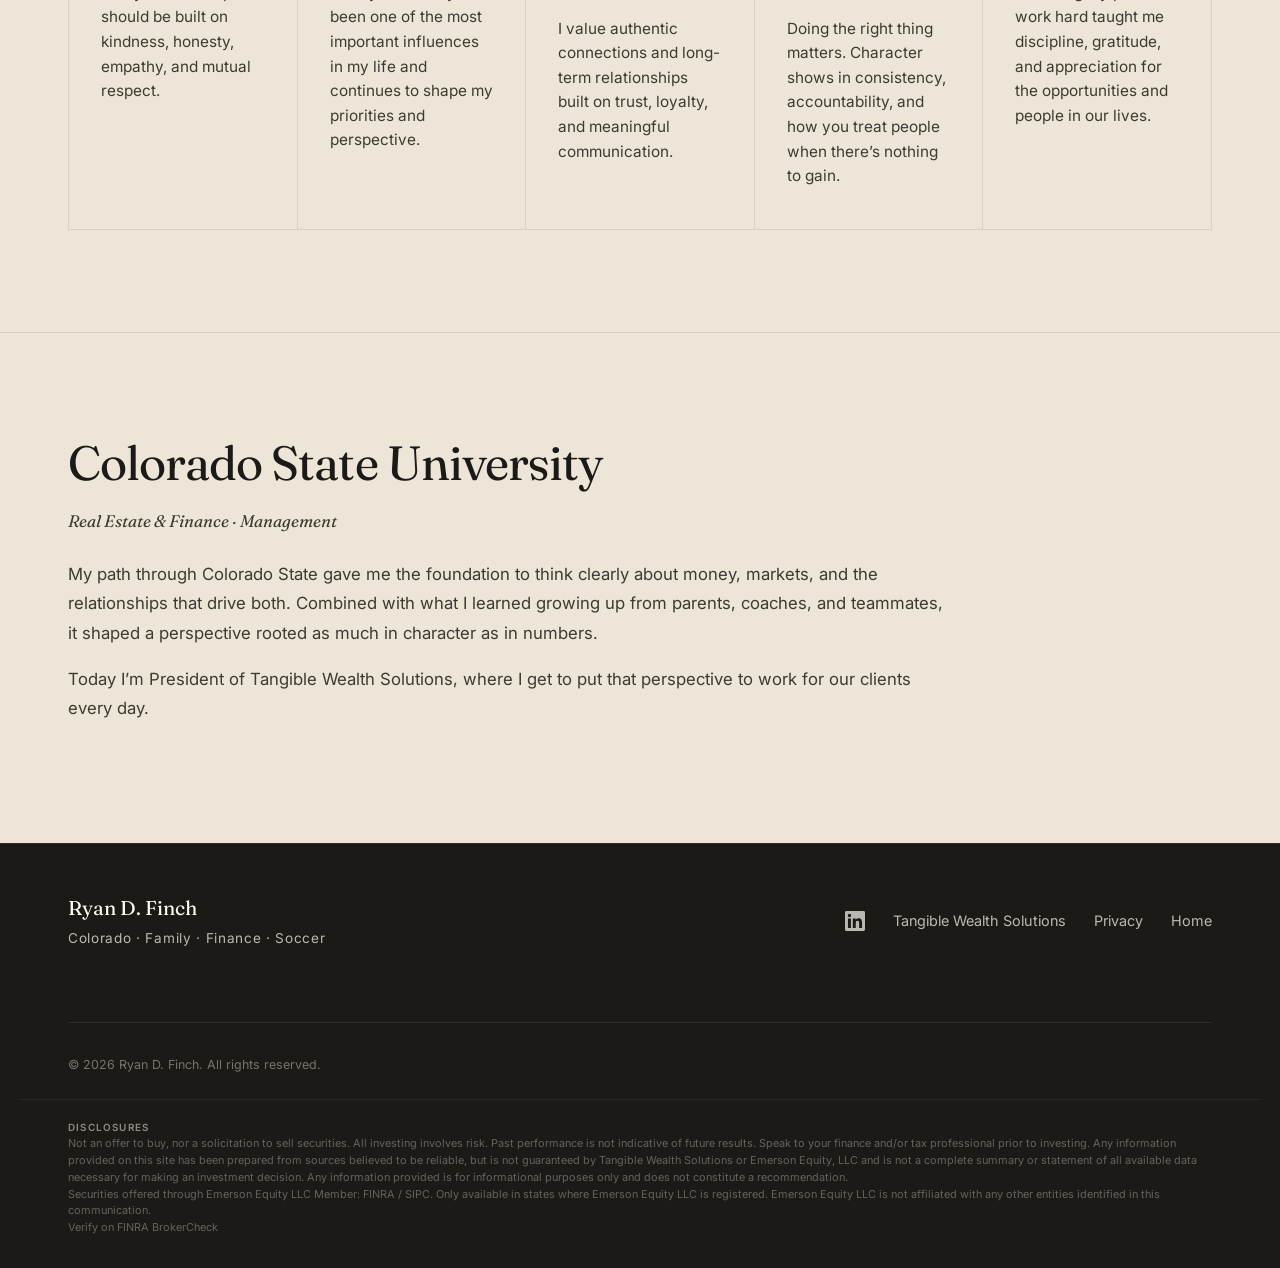
==== commit e5f17118: "SEO edits" ====
--- a/about.html
+++ b/about.html
@@ -3,8 +3,22 @@
 <head>
 <meta charset="UTF-8" />
 <meta name="viewport" content="width=device-width, initial-scale=1.0" />
-<title>About Ryan Finch | President of Tangible Wealth Solutions</title>
-<meta name="description" content="Ryan Finch, President of Tangible Wealth Solutions. Colorado roots, family, sport, Colorado State, and the people who shaped how he thinks." />
+<title>About Ryan D. Finch, CFP&reg; | Tangible Wealth Solutions</title>
+<meta name="description" content="Ryan D. Finch, CFP®, President of Tangible Wealth Solutions. Colorado roots, family, sport, Colorado State, and the people who shaped how he thinks." />
+<link rel="canonical" href="https://ryandfinch.com/about" />
+<meta property="og:type" content="profile" />
+<meta property="og:site_name" content="Ryan D. Finch" />
+<meta property="og:title" content="About Ryan D. Finch, CFP® | Tangible Wealth Solutions" />
+<meta property="og:description" content="Ryan D. Finch, CFP®, President of Tangible Wealth Solutions. Colorado roots, family, sport, Colorado State, and the people who shaped how he thinks." />
+<meta property="og:url" content="https://ryandfinch.com/about" />
+<meta property="og:image" content="https://ryandfinch.com/assets_hero.jpg" />
+<meta property="og:image:width" content="2400" />
+<meta property="og:image:height" content="1350" />
+<meta property="og:image:alt" content="Ryan D. Finch, CFP&reg;, President of Tangible Wealth Solutions" />
+<meta name="twitter:card" content="summary_large_image" />
+<meta name="twitter:title" content="About Ryan D. Finch, CFP® | Tangible Wealth Solutions" />
+<meta name="twitter:description" content="Ryan D. Finch, CFP®, President of Tangible Wealth Solutions. Colorado roots, family, sport, Colorado State, and the people who shaped how he thinks." />
+<meta name="twitter:image" content="https://ryandfinch.com/assets_hero.jpg" />
 <link rel="preconnect" href="https://fonts.googleapis.com" />
 <link rel="preconnect" href="https://fonts.gstatic.com" crossorigin />
 <link href="https://fonts.googleapis.com/css2?family=Fraunces:opsz,wght@9..144,300;9..144,400;9..144,500;9..144,600&family=Inter:wght@300;400;500;600&display=swap" rel="stylesheet" />
@@ -13,12 +27,57 @@
 <link rel="icon" type="image/png" sizes="192x192" href="assets_favicon-192.png" />
 <link rel="apple-touch-icon" sizes="180x180" href="assets_apple-touch-icon.png" />
 <link rel="stylesheet" href="styles.css" />
+<script type="application/ld+json">
+{
+  "@context": "https://schema.org",
+  "@type": "Person",
+  "@id": "https://ryandfinch.com/#person",
+  "name": "Ryan D. Finch",
+  "alternateName": [
+    "Ryan Finch",
+    "Ryan D. Finch, CFP®"
+  ],
+  "honorificSuffix": "CFP®",
+  "jobTitle": "President",
+  "url": "https://ryandfinch.com/",
+  "image": "https://ryandfinch.com/assets_hero.jpg",
+  "worksFor": {
+    "@type": "Organization",
+    "name": "Tangible Wealth Solutions",
+    "url": "https://tangiblewealthsolutions.com/",
+    "address": {
+      "@type": "PostalAddress",
+      "streetAddress": "9250 E Costilla Ave., Suite 105",
+      "addressLocality": "Greenwood Village",
+      "addressRegion": "CO",
+      "postalCode": "80112",
+      "addressCountry": "US"
+    }
+  },
+  "workLocation": {
+    "@type": "Place",
+    "name": "Greenwood Village, Colorado"
+  },
+  "homeLocation": {
+    "@type": "Place",
+    "name": "Colorado, United States"
+  },
+  "alumniOf": {
+    "@type": "CollegeOrUniversity",
+    "name": "Colorado State University"
+  },
+  "sameAs": [
+    "https://www.linkedin.com/in/ryandfinch/",
+    "https://tangiblewealthsolutions.com/people/"
+  ]
+}
+</script>
 </head>
 <body>
 
 <header class="nav">
   <div class="nav__inner">
-    <a href="index.html" class="nav__brand">Ryan Finch</a>
+    <a href="index.html" class="nav__brand">Ryan D. Finch</a>
     <button class="nav__toggle" aria-label="Open menu" aria-controls="nav-menu" aria-expanded="false">
       <span class="nav__toggle-line"></span>
       <span class="nav__toggle-line"></span>
@@ -113,7 +172,7 @@
           teammates, it shaped a perspective rooted as much in character as in numbers.
         </p>
         <p>
-          Today I&rsquo;m President of Tangible Wealth Solutions, where I get to put that perspective to work for
+          Today I&rsquo;m President of <a class="inline-link" href="https://tangiblewealthsolutions.com/" target="_blank" rel="noopener">Tangible Wealth Solutions</a>, where I get to put that perspective to work for
           our clients every day.
         </p>
       </div>
@@ -124,15 +183,16 @@
   <footer class="footer">
     <div class="container footer__inner">
       <div>
-        <p class="footer__name">Ryan Finch</p>
+        <p class="footer__name">Ryan D. Finch</p>
         <p class="footer__tag">Colorado &middot; Family &middot; Finance &middot; Soccer</p>
       </div>
       <div class="footer__links">
         <a class="footer__icon" href="https://www.linkedin.com/in/ryandfinch/" target="_blank" rel="noopener" aria-label="LinkedIn"><svg viewBox="0 0 24 24" aria-hidden="true"><path d="M20.45 20.45h-3.55v-5.57c0-1.33-.03-3.04-1.85-3.04-1.85 0-2.14 1.45-2.14 2.94v5.67H9.36V9h3.41v1.56h.05c.48-.9 1.64-1.85 3.37-1.85 3.6 0 4.27 2.37 4.27 5.46v6.28zM5.34 7.43a2.06 2.06 0 1 1 0-4.12 2.06 2.06 0 0 1 0 4.12zM7.12 20.45H3.56V9h3.56v11.45zM22.23 0H1.77C.79 0 0 .77 0 1.72v20.56C0 23.23.79 24 1.77 24h20.46c.98 0 1.77-.77 1.77-1.72V1.72C24 .77 23.21 0 22.23 0z"/></svg></a>
+        <a class="inline-link" href="https://tangiblewealthsolutions.com/" target="_blank" rel="noopener">Tangible Wealth Solutions</a>
         <a href="privacy.html">Privacy</a>
         <a href="index.html">Home</a>
       </div>
-      <p class="footer__copy">&copy; <span id="year"></span> Ryan Finch. All rights reserved.</p>
+      <p class="footer__copy">&copy; <span id="year"></span> Ryan D. Finch. All rights reserved.</p>
     </div>
     <div class="container footer__disclosures">
       <p class="footer__disclosures-title">Disclosures</p>
--- a/styles.css
+++ b/styles.css
@@ -999,3 +999,16 @@
   transition: transform 0.3s ease;
 }
 .next-up a:hover .next-up__title .arrow { transform: translateX(6px); }
+
+/* Inline text links (e.g. Tangible Wealth Solutions): match TWS site, no underline, gold on hover */
+.inline-link {
+  color: inherit;
+  text-decoration: none;
+  transition: color 0.2s ease;
+}
+.inline-link:hover,
+.inline-link:focus-visible { color: #BF9B30; }
+.hero .inline-link:hover,
+.hero .inline-link:focus-visible,
+.footer .inline-link:hover,
+.footer .inline-link:focus-visible { color: #D4B55A; }
